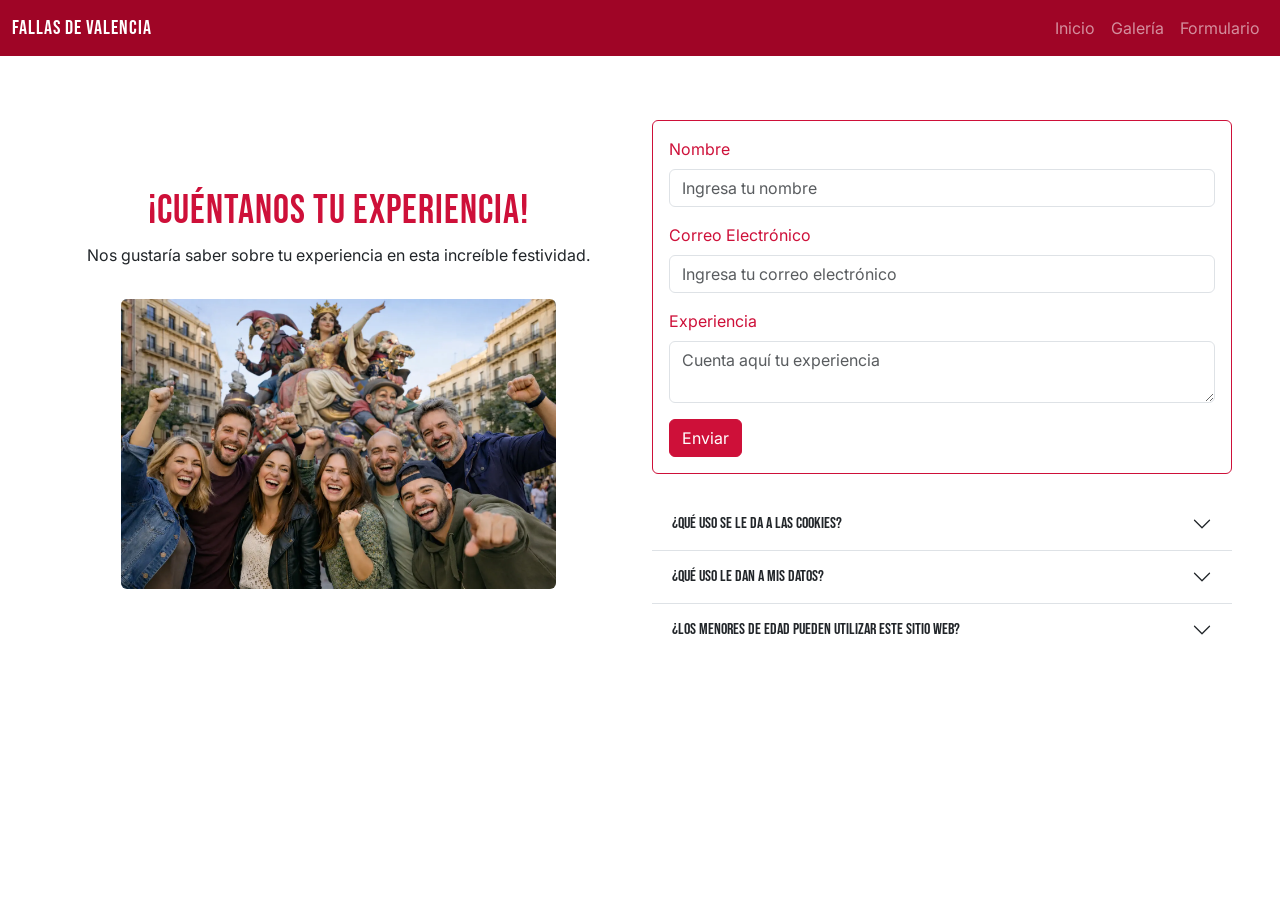
==== portfolio/formulario.html @ def7e4ab "Arhcivos para el proyecto Archivos necesarios para el proyecto" ====
<!DOCTYPE html>
<html lang="es">
<head>
    <meta charset="UTF-8">
    <meta name="viewport" content="width=device-width, initial-scale=1.0">
    <title>Formulario - Fallas de Valencia</title>
    <link href="https://cdn.jsdelivr.net/npm/bootstrap@5.3.3/dist/css/bootstrap.min.css" rel="stylesheet">
    <link href="../css/style.css" rel="stylesheet">
</head>
<body>

<!-- NAVBAR -->
<nav class="navbar navbar-expand-sm navbar-dark bg-dark" aria-label="Menú principal">
    <div class="container-fluid">
        <a class="navbar-brand" href="../index.html">Fallas de Valencia</a>
        <button class="navbar-toggler" type="button" data-bs-toggle="collapse" data-bs-target="#miMenu" aria-controls="miMenu" aria-expanded="false" aria-label="Abrir menú de navegación">
            <span class="navbar-toggler-icon"></span>
        </button>
        <div class="collapse navbar-collapse" id="miMenu">
            <ul class="navbar-nav ms-auto">
                <li class="nav-item"><a class="nav-link" href="../index.html">Inicio</a></li>
                <li class="nav-item"><a class="nav-link" href="galeria.html">Galería</a></li>
                <li class="nav-item"><a class="nav-link" href="formulario.html">Formulario</a></li>
            </ul>
        </div>
    </div>
</nav>

<!-- CONTENIDO: dos columnas -->
<div class="row g-4 p-4 px-lg-5 my-3">

    <!-- COLUMNA IZQUIERDA -->
    <div class="col-12 col-md-6 text-center d-flex flex-column justify-content-center align-items-center">
        <h1>¡Cuéntanos tu experiencia!</h1>
        <p>Nos gustaría saber sobre tu experiencia en esta increíble festividad.</p>
        <img src="../img/foto_formulario.webp" alt="Grupo de personas celebrando las Fallas frente a un monumento" class="img-fluid rounded mt-3 w-75">
    </div>

    <!-- COLUMNA DERECHA -->
    <div class="col-12 col-md-6">

        <!-- Formulario -->
        <form class="border border-primary p-3 rounded">
            <div class="mb-3">
                <label for="nombre" class="form-label text-primary">Nombre</label>
                <input type="text" class="form-control" id="nombre" placeholder="Ingresa tu nombre">
            </div>
            <div class="mb-3">
                <label for="email" class="form-label text-primary">Correo Electrónico</label>
                <input type="email" class="form-control" id="email" placeholder="Ingresa tu correo electrónico">
            </div>
            <div class="mb-3">
                <label for="mensaje" class="form-label text-primary">Experiencia</label>
                <textarea class="form-control" id="mensaje" placeholder="Cuenta aquí tu experiencia"></textarea>
            </div>
            <button type="submit" class="btn btn-primary">Enviar</button>
        </form>

        <!-- FAQ -->
        <div class="accordion accordion-flush mt-4" id="faqAccordion">
            <div class="accordion-item">
                <h2 class="accordion-header">
                    <button class="accordion-button collapsed" type="button" data-bs-toggle="collapse" data-bs-target="#collapseOne" aria-expanded="false" aria-controls="collapseOne">
                        ¿Qué uso se le da a las cookies?
                    </button>
                </h2>
                <div id="collapseOne" class="accordion-collapse collapse" data-bs-parent="#faqAccordion">
                    <div class="accordion-body">Usamos cookies para mejorar tu experiencia de navegación y recordar tus preferencias. No las compartimos con terceros.</div>
                </div>
            </div>
            <div class="accordion-item">
                <h2 class="accordion-header">
                    <button class="accordion-button collapsed" type="button" data-bs-toggle="collapse" data-bs-target="#collapseTwo" aria-expanded="false" aria-controls="collapseTwo">
                        ¿Qué uso le dan a mis datos?
                    </button>
                </h2>
                <div id="collapseTwo" class="accordion-collapse collapse" data-bs-parent="#faqAccordion">
                    <div class="accordion-body">Tus datos se usan únicamente para recopilar opiniones sobre la festividad. Nunca se ceden a terceros sin tu consentimiento.</div>
                </div>
            </div>
            <div class="accordion-item">
                <h2 class="accordion-header">
                    <button class="accordion-button collapsed" type="button" data-bs-toggle="collapse" data-bs-target="#collapseThree" aria-expanded="false" aria-controls="collapseThree">
                        ¿Los menores de edad pueden utilizar este sitio web?
                    </button>
                </h2>
                <div id="collapseThree" class="accordion-collapse collapse" data-bs-parent="#faqAccordion">
                    <div class="accordion-body">Sí, pero los menores de 14 años necesitan el consentimiento de un padre o tutor para enviar el formulario.</div>
                </div>
            </div>
        </div>

    </div>
</div>

<script src="https://cdn.jsdelivr.net/npm/bootstrap@5.3.3/dist/js/bootstrap.bundle.min.js"></script>
</body>
</html>
---- css/style.css ----
/* === FUENTES === */
@import url('https://fonts.googleapis.com/css2?family=Bebas+Neue&family=Inter:wght@400;600&display=swap');

body {
    font-family: 'Inter', sans-serif;
}

h1, h2, h3, h4, h5, h6,
.navbar-brand,
.display-3, .display-4 {
    font-family: 'Bebas Neue', sans-serif;
    letter-spacing: 1px;
}

/* === PALETA DE COLORES === */
:root {
    --bs-primary: #CE1039;
    --bs-primary-rgb: 206, 16, 57;
    --bs-link-color: #CE1039;
    --bs-link-color-rgb: 206, 16, 57;
    --bs-link-hover-color: #9F0526;
    --bs-link-hover-color-rgb: 159, 5, 38;
    --bs-dark: #9F0526;
    --bs-dark-rgb: 159, 5, 38;
}

/* Botones primary */
.btn-primary {
    --bs-btn-bg: #CE1039;
    --bs-btn-border-color: #CE1039;
    --bs-btn-hover-bg: #9F0526;
    --bs-btn-hover-border-color: #9F0526;
    --bs-btn-active-bg: #9F0526;
    --bs-btn-active-border-color: #9F0526;
}

.btn-outline-primary {
    --bs-btn-color: #CE1039;
    --bs-btn-border-color: #CE1039;
    --bs-btn-hover-bg: #CE1039;
    --bs-btn-hover-border-color: #CE1039;
}

/* Navbar y elementos bg-dark con el granate de la paleta */
.bg-dark {
    background-color: #9F0526 !important;
}

/* Todos los títulos en rojo principal */
h1, h2, h3, h4, h5, h6 {
    color: #CE1039;
}

/* Excepción: títulos dentro de fondos oscuros se mantienen blancos */
.bg-dark h1, .bg-dark h2, .bg-dark h3,
.bg-dark h4, .bg-dark h5, .bg-dark h6,
.portada h1, .portada p {
    color: #fff;
}

/* === FONDO DE LA PORTADA === */
.portada {
    height: 100vh;
    background-image: url("https://www.discovertravelnews.com/wp-content/uploads/2019/02/fallas_valencia_JuandeCT.jpg");
    background-size: cover;
    background-position: center;
}

.portada h1,
.portada p {
    background: rgba(0, 0, 0, 0.7);
    padding: 0.5rem 1.5rem;
    border-radius: 10px;
}
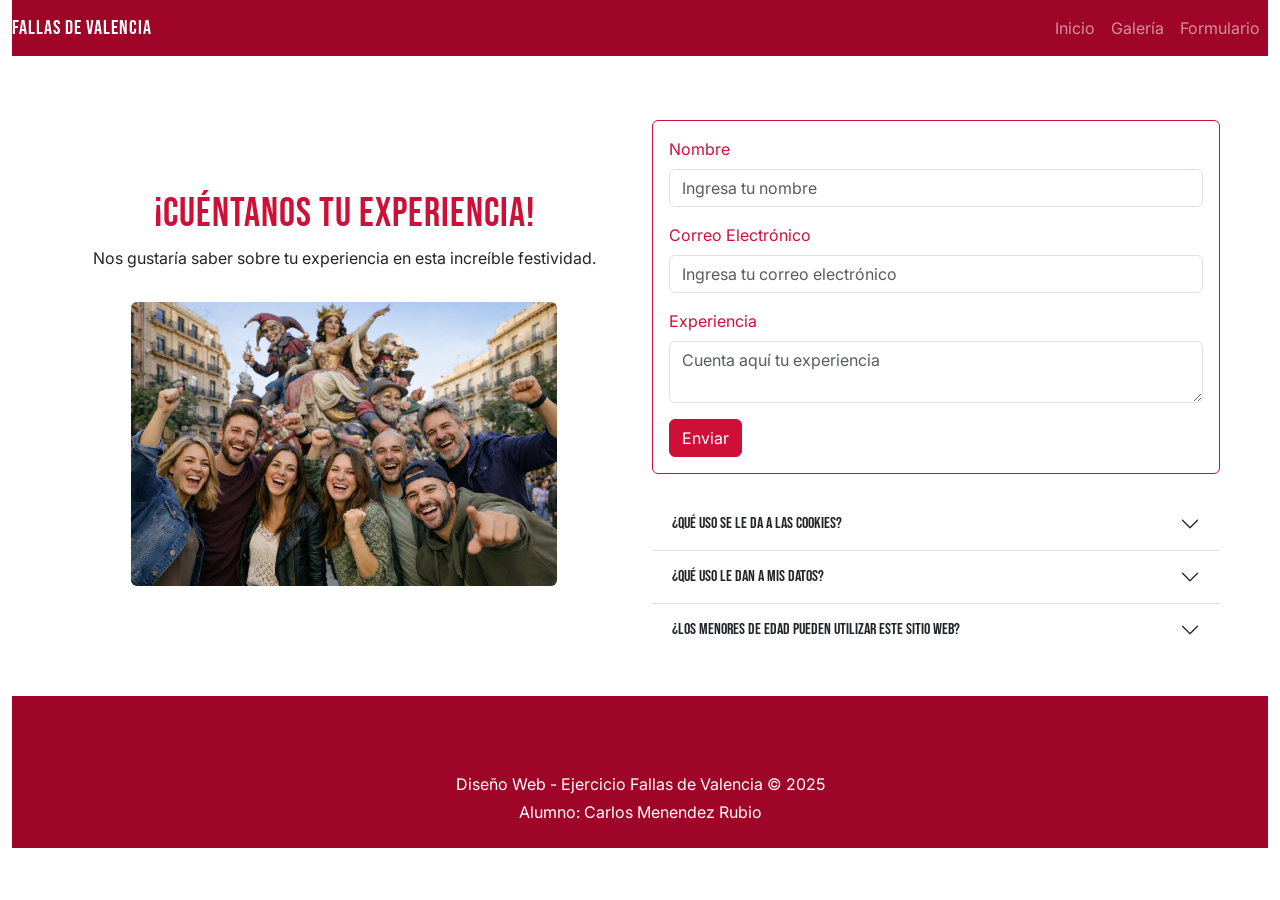
==== commit fe4562e8: "Acrtualizacion final del proyecto Ficheros actualizados" ====
--- a/portfolio/formulario.html
+++ b/portfolio/formulario.html
@@ -9,60 +9,57 @@
 </head>
 <body>
 
-<!-- NAVBAR -->
+<div class="container-fluid">
+
+<header>
 <nav class="navbar navbar-expand-sm navbar-dark bg-dark" aria-label="Menú principal">
-    <div class="container-fluid">
         <a class="navbar-brand" href="../index.html">Fallas de Valencia</a>
         <button class="navbar-toggler" type="button" data-bs-toggle="collapse" data-bs-target="#miMenu" aria-controls="miMenu" aria-expanded="false" aria-label="Abrir menú de navegación">
-            <span class="navbar-toggler-icon"></span>
+          <span class="navbar-toggler-icon"></span>
         </button>
-        <div class="collapse navbar-collapse" id="miMenu">
+     <div class="collapse navbar-collapse" id="miMenu">
             <ul class="navbar-nav ms-auto">
-                <li class="nav-item"><a class="nav-link" href="../index.html">Inicio</a></li>
-                <li class="nav-item"><a class="nav-link" href="galeria.html">Galería</a></li>
-                <li class="nav-item"><a class="nav-link" href="formulario.html">Formulario</a></li>
+           <li class="nav-item"><a class="nav-link" href="../index.html">Inicio</a></li>
+              <li class="nav-item"><a class="nav-link" href="galeria.html">Galería</a></li>
+              <li class="nav-item"><a class="nav-link" href="formulario.html">Formulario</a></li>
             </ul>
         </div>
-    </div>
 </nav>
+</header>
 
-<!-- CONTENIDO: dos columnas -->
+<main>
 <div class="row g-4 p-4 px-lg-5 my-3">
 
-    <!-- COLUMNA IZQUIERDA -->
     <div class="col-12 col-md-6 text-center d-flex flex-column justify-content-center align-items-center">
-        <h1>¡Cuéntanos tu experiencia!</h1>
-        <p>Nos gustaría saber sobre tu experiencia en esta increíble festividad.</p>
-        <img src="../img/foto_formulario.webp" alt="Grupo de personas celebrando las Fallas frente a un monumento" class="img-fluid rounded mt-3 w-75">
+    <h1>¡Cuéntanos tu experiencia!</h1>
+            <p>Nos gustaría saber sobre tu experiencia en esta increíble festividad.</p>
+             <img src="../img/foto_formulario.webp" alt="Grupo de personas celebrando las Fallas frente a un monumento" class="img-fluid rounded mt-3 w-75">
     </div>
 
-    <!-- COLUMNA DERECHA -->
     <div class="col-12 col-md-6">
 
-        <!-- Formulario -->
         <form class="border border-primary p-3 rounded">
             <div class="mb-3">
-                <label for="nombre" class="form-label text-primary">Nombre</label>
-                <input type="text" class="form-control" id="nombre" placeholder="Ingresa tu nombre">
+        <label for="nombre" class="form-label text-primary">Nombre</label>
+        <input type="text" class="form-control" id="nombre" placeholder="Ingresa tu nombre">
             </div>
             <div class="mb-3">
-                <label for="email" class="form-label text-primary">Correo Electrónico</label>
-                <input type="email" class="form-control" id="email" placeholder="Ingresa tu correo electrónico">
+          <label for="email" class="form-label text-primary">Correo Electrónico</label>
+           <input type="email" class="form-control" id="email" placeholder="Ingresa tu correo electrónico">
             </div>
             <div class="mb-3">
-                <label for="mensaje" class="form-label text-primary">Experiencia</label>
-                <textarea class="form-control" id="mensaje" placeholder="Cuenta aquí tu experiencia"></textarea>
+            <label for="mensaje" class="form-label text-primary">Experiencia</label>
+            <textarea class="form-control" id="mensaje" placeholder="Cuenta aquí tu experiencia"></textarea>
             </div>
             <button type="submit" class="btn btn-primary">Enviar</button>
         </form>
 
-        <!-- FAQ -->
         <div class="accordion accordion-flush mt-4" id="faqAccordion">
             <div class="accordion-item">
                 <h2 class="accordion-header">
-                    <button class="accordion-button collapsed" type="button" data-bs-toggle="collapse" data-bs-target="#collapseOne" aria-expanded="false" aria-controls="collapseOne">
+                <button class="accordion-button collapsed" type="button" data-bs-toggle="collapse" data-bs-target="#collapseOne" aria-expanded="false" aria-controls="collapseOne">
                         ¿Qué uso se le da a las cookies?
-                    </button>
+                </button>
                 </h2>
                 <div id="collapseOne" class="accordion-collapse collapse" data-bs-parent="#faqAccordion">
                     <div class="accordion-body">Usamos cookies para mejorar tu experiencia de navegación y recordar tus preferencias. No las compartimos con terceros.</div>
@@ -70,9 +67,9 @@
             </div>
             <div class="accordion-item">
                 <h2 class="accordion-header">
-                    <button class="accordion-button collapsed" type="button" data-bs-toggle="collapse" data-bs-target="#collapseTwo" aria-expanded="false" aria-controls="collapseTwo">
-                        ¿Qué uso le dan a mis datos?
-                    </button>
+               <button class="accordion-button collapsed" type="button" data-bs-toggle="collapse" data-bs-target="#collapseTwo" aria-expanded="false" aria-controls="collapseTwo">
+                      ¿Qué uso le dan a mis datos?
+               </button>
                 </h2>
                 <div id="collapseTwo" class="accordion-collapse collapse" data-bs-parent="#faqAccordion">
                     <div class="accordion-body">Tus datos se usan únicamente para recopilar opiniones sobre la festividad. Nunca se ceden a terceros sin tu consentimiento.</div>
@@ -80,18 +77,36 @@
             </div>
             <div class="accordion-item">
                 <h2 class="accordion-header">
-                    <button class="accordion-button collapsed" type="button" data-bs-toggle="collapse" data-bs-target="#collapseThree" aria-expanded="false" aria-controls="collapseThree">
-                        ¿Los menores de edad pueden utilizar este sitio web?
-                    </button>
+               <button class="accordion-button collapsed" type="button" data-bs-toggle="collapse" data-bs-target="#collapseThree" aria-expanded="false" aria-controls="collapseThree">
+                 ¿Los menores de edad pueden utilizar este sitio web?
+                </button>
                 </h2>
                 <div id="collapseThree" class="accordion-collapse collapse" data-bs-parent="#faqAccordion">
-                    <div class="accordion-body">Sí, pero los menores de 14 años necesitan el consentimiento de un padre o tutor para enviar el formulario.</div>
-                </div>
+                            <div class="accordion-body">Sí, pero los menores de 14 años necesitan el consentimiento de un padre o tutor para enviar el formulario.</div>
+               </div>
             </div>
         </div>
 
     </div>
 </div>
+</main>
+
+<footer>
+<div class="row g-0">
+    <div class="col-12 bg-dark text-white text-center py-4">
+        <div class="mb-3">
+          <a href="#" class="text-white mx-2 fs-4" aria-label="Facebook"><i class="bi bi-facebook" aria-hidden="true"></i></a>
+         <a href="#" class="text-white mx-2 fs-4" aria-label="Instagram"><i class="bi bi-instagram" aria-hidden="true"></i></a>
+        <a href="#" class="text-white mx-2 fs-4" aria-label="Twitter / X"><i class="bi bi-twitter-x" aria-hidden="true"></i></a>
+        </div>
+    <p class="mb-1">Diseño Web - Ejercicio Fallas de Valencia &copy; 2025</p>
+      <p class="mb-0">Alumno: Carlos Menendez Rubio</p>
+    </div>
+    </div>
+</footer>
+
+
+</div>
 
 <script src="https://cdn.jsdelivr.net/npm/bootstrap@5.3.3/dist/js/bootstrap.bundle.min.js"></script>
 </body>
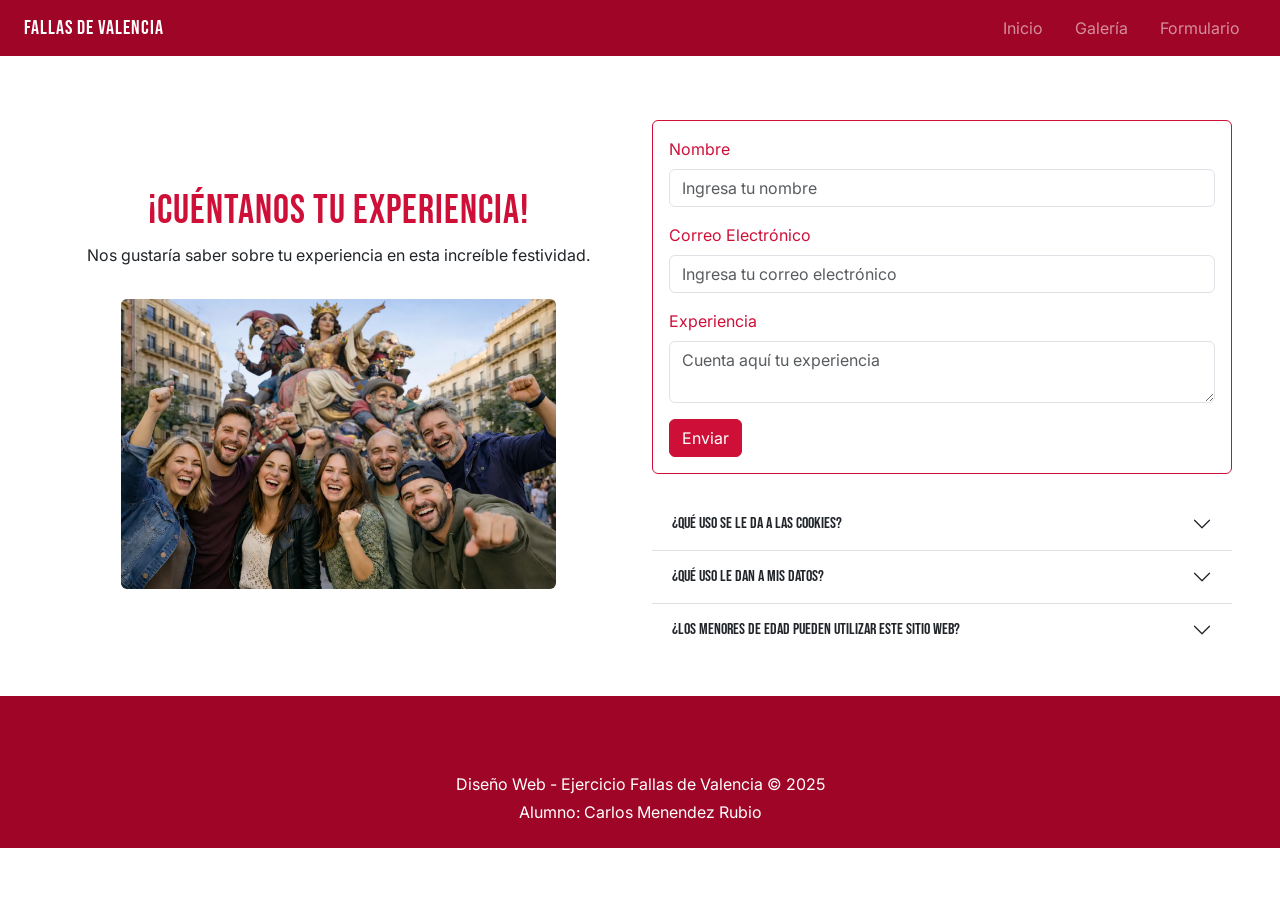
==== commit fe2d6246: "Archivos definitivos Archivos definitivos" ====
--- a/portfolio/formulario.html
+++ b/portfolio/formulario.html
@@ -9,22 +9,26 @@
 </head>
 <body>
 
-<div class="container-fluid">
+<div class="container-fluid g-0">
 
 <header>
+<div class="row g-0">
+    <div class="col-12">
 <nav class="navbar navbar-expand-sm navbar-dark bg-dark" aria-label="Menú principal">
-        <a class="navbar-brand" href="../index.html">Fallas de Valencia</a>
+        <a class="navbar-brand px-4" href="index.html">Fallas de Valencia</a>
         <button class="navbar-toggler" type="button" data-bs-toggle="collapse" data-bs-target="#miMenu" aria-controls="miMenu" aria-expanded="false" aria-label="Abrir menú de navegación">
-          <span class="navbar-toggler-icon"></span>
+            <span class="navbar-toggler-icon"></span>
         </button>
-     <div class="collapse navbar-collapse" id="miMenu">
+        <div class="collapse navbar-collapse px-4" id="miMenu">
             <ul class="navbar-nav ms-auto">
-           <li class="nav-item"><a class="nav-link" href="../index.html">Inicio</a></li>
-              <li class="nav-item"><a class="nav-link" href="galeria.html">Galería</a></li>
-              <li class="nav-item"><a class="nav-link" href="formulario.html">Formulario</a></li>
-            </ul>
-        </div>
+           <li class="nav-item px-2"><a class="nav-link" href="../index.html">Inicio</a></li>
+            <li class="nav-item px-2"><a class="nav-link" href="galeria.html">Galería</a></li>
+             <li class="nav-item px-2"><a class="nav-link" href="formulario.html">Formulario</a></li>
+         </ul>
+  </div>
 </nav>
+</div>
+</div>
 </header>
 
 <main>
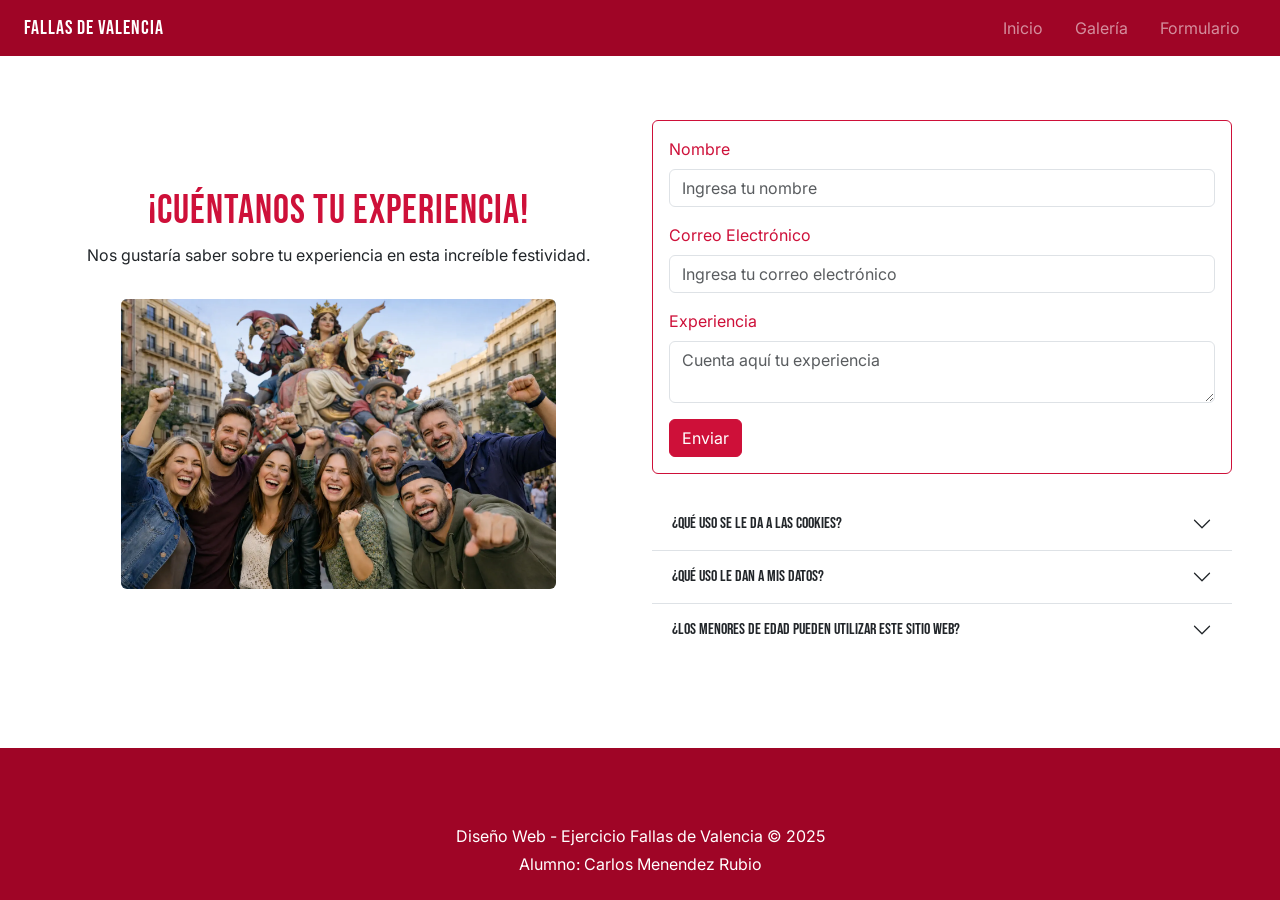
==== commit ebb32186: "Pequeña correccion en el pie de pagina Pequeña correccion en el pie de pagina" ====
--- a/portfolio/formulario.html
+++ b/portfolio/formulario.html
@@ -9,7 +9,7 @@
 </head>
 <body>
 
-<div class="container-fluid g-0">
+<div class="container-fluid g-0 d-flex flex-column min-vh-100">
 
 <header>
 <div class="row g-0">
@@ -31,7 +31,7 @@
 </div>
 </header>
 
-<main>
+<main class="flex-grow-1">
 <div class="row g-4 p-4 px-lg-5 my-3">
 
     <div class="col-12 col-md-6 text-center d-flex flex-column justify-content-center align-items-center">
